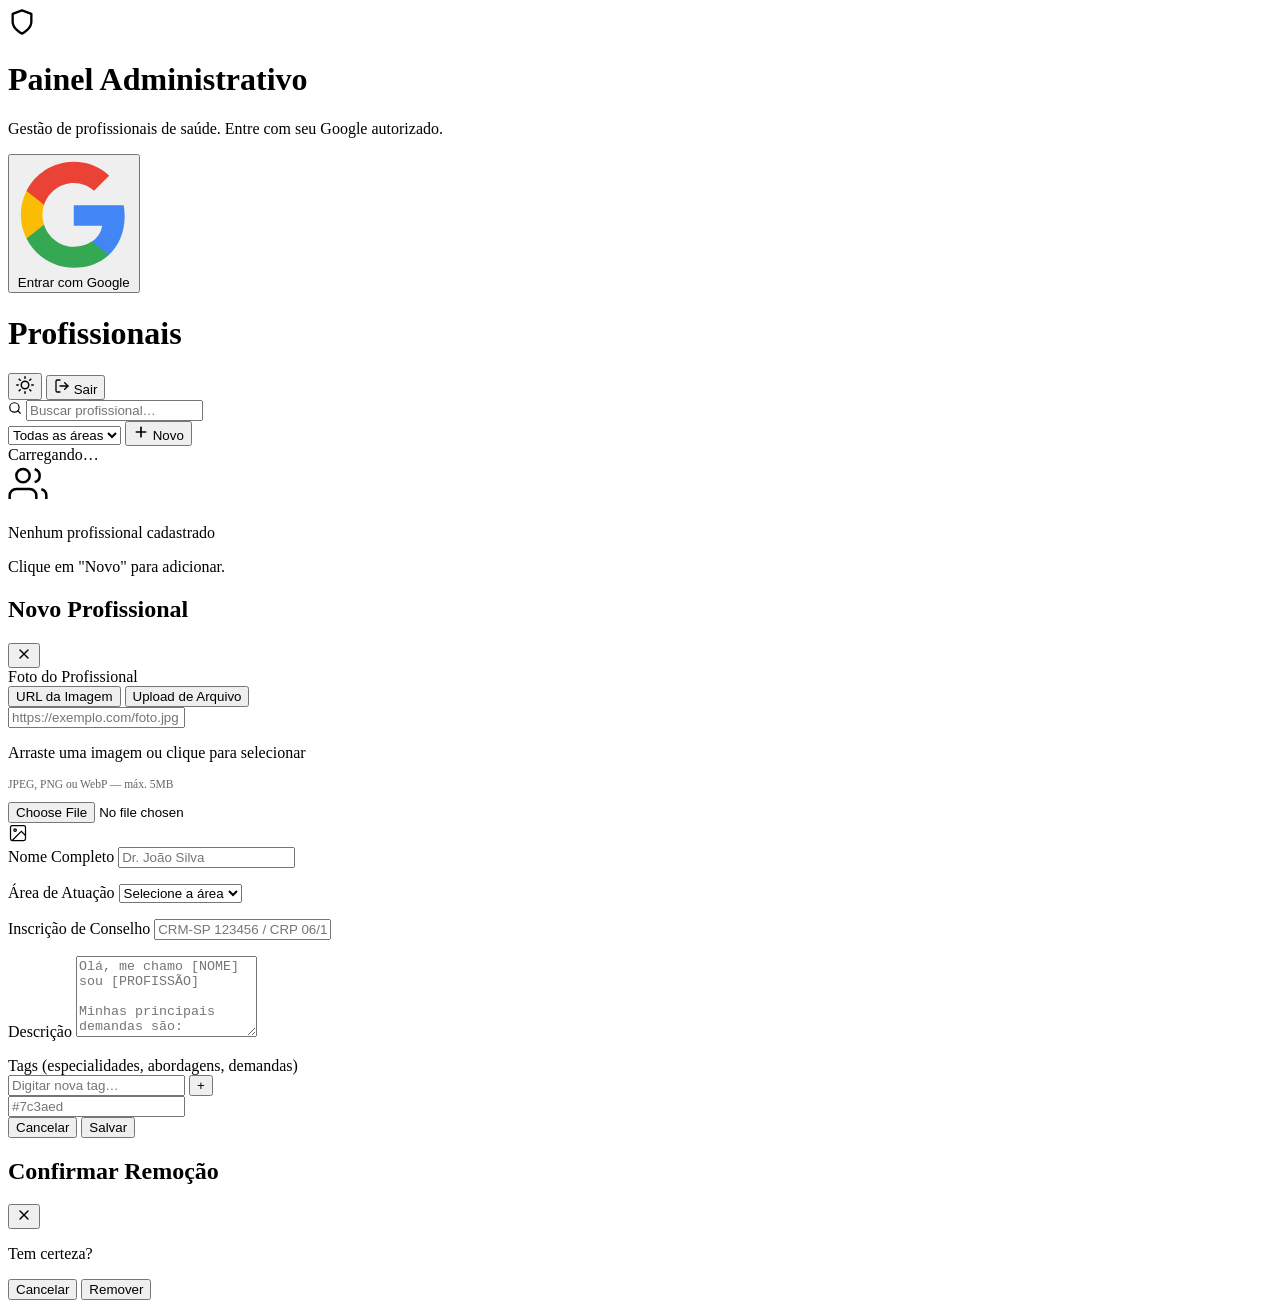
==== admin.html @ 0a7eab85 "Create admin.html" ====
<!DOCTYPE html>
<html lang="pt-BR" data-theme="light">
<head>
  <meta charset="UTF-8">
  <meta name="viewport" content="width=device-width, initial-scale=1.0">
  <meta name="robots" content="noindex, nofollow">
  <title>Painel Admin — Profissionais de Saúde</title>

  <!-- Fonts -->
  <link rel="preconnect" href="https://fonts.googleapis.com">
  <link rel="preconnect" href="https://fonts.gstatic.com" crossorigin>
  <link href="https://fonts.googleapis.com/css2?family=Outfit:wght@400;500;600;700&family=Nunito+Sans:ital,opsz,wght@0,6..12,400;0,6..12,600;1,6..12,400&display=swap" rel="stylesheet">

  <!-- Google Identity Services -->
  <script src="https://accounts.google.com/gsi/client" async defer></script>

  <!-- Styles -->
  <link rel="stylesheet" href="css/common.css">
  <link rel="stylesheet" href="css/admin.css">

  <!-- Favicon -->
  <link rel="icon" href="data:image/svg+xml,<svg xmlns='http://www.w3.org/2000/svg' viewBox='0 0 100 100'><text y='.9em' font-size='90'>⚙️</text></svg>">
</head>
<body>

  <!-- ═══════════════════════════════════════════════════════
       TELA DE LOGIN
       ═══════════════════════════════════════════════════════ -->
  <div id="loginScreen" class="login-screen">
    <div class="login-card">
      <div class="login-icon" aria-hidden="true">
        <svg width="28" height="28" viewBox="0 0 24 24" fill="none" stroke="currentColor" stroke-width="2" stroke-linecap="round" stroke-linejoin="round">
          <path d="M12 22s8-4 8-10V5l-8-3-8 3v7c0 6 8 10 8 10z"/>
        </svg>
      </div>
      <h1 class="login-title">Painel Administrativo</h1>
      <p class="login-subtitle">Gestão de profissionais de saúde. Entre com seu Google autorizado.</p>

      <button id="googleSignInBtn" type="button">
        <svg class="google-icon" viewBox="0 0 24 24" aria-hidden="true">
          <path d="M22.56 12.25c0-.78-.07-1.53-.2-2.25H12v4.26h5.92a5.06 5.06 0 0 1-2.2 3.32v2.77h3.57c2.08-1.92 3.28-4.74 3.28-8.1z" fill="#4285F4"/>
          <path d="M12 23c2.97 0 5.46-.98 7.28-2.66l-3.57-2.77c-.98.66-2.23 1.06-3.71 1.06-2.86 0-5.29-1.93-6.16-4.53H2.18v2.84C3.99 20.53 7.7 23 12 23z" fill="#34A853"/>
          <path d="M5.84 14.09c-.22-.66-.35-1.36-.35-2.09s.13-1.43.35-2.09V7.07H2.18C1.43 8.55 1 10.22 1 12s.43 3.45 1.18 4.93l2.85-2.22.81-.62z" fill="#FBBC05"/>
          <path d="M12 5.38c1.62 0 3.06.56 4.21 1.64l3.15-3.15C17.45 2.09 14.97 1 12 1 7.7 1 3.99 3.47 2.18 7.07l3.66 2.84c.87-2.6 3.3-4.53 6.16-4.53z" fill="#EA4335"/>
        </svg>
        <span class="btn-label">Entrar com Google</span>
        <span class="spinner" style="display:none"></span>
      </button>

      <!-- Container de fallback para botão padrão do Google -->
      <div id="googleBtnContainer" style="display:none; margin-top:0.75rem;"></div>

      <p id="loginError" class="login-error" role="alert"></p>
    </div>
  </div>

  <!-- ═══════════════════════════════════════════════════════
       DASHBOARD (oculto até login)
       ═══════════════════════════════════════════════════════ -->
  <div id="dashboard" class="admin-container hidden">

    <!-- Header -->
    <header class="admin-header">
      <div>
        <h1 class="admin-title">Profissionais</h1>
        <div class="admin-user-info">
          <span class="admin-user-dot"></span>
          <span id="adminEmail"></span>
        </div>
      </div>
      <div class="admin-actions-bar">
        <button id="themeToggle" class="btn btn-icon" title="Alternar tema" aria-label="Alternar entre tema claro e escuro">
          <svg id="iconMoon" width="18" height="18" viewBox="0 0 24 24" fill="none" stroke="currentColor" stroke-width="2" stroke-linecap="round" stroke-linejoin="round" style="display:none">
            <path d="M21 12.79A9 9 0 1 1 11.21 3 7 7 0 0 0 21 12.79z"/>
          </svg>
          <svg id="iconSun" width="18" height="18" viewBox="0 0 24 24" fill="none" stroke="currentColor" stroke-width="2" stroke-linecap="round" stroke-linejoin="round">
            <circle cx="12" cy="12" r="5"/><line x1="12" y1="1" x2="12" y2="3"/><line x1="12" y1="21" x2="12" y2="23"/><line x1="4.22" y1="4.22" x2="5.64" y2="5.64"/><line x1="18.36" y1="18.36" x2="19.78" y2="19.78"/><line x1="1" y1="12" x2="3" y2="12"/><line x1="21" y1="12" x2="23" y2="12"/><line x1="4.22" y1="19.78" x2="5.64" y2="18.36"/><line x1="18.36" y1="5.64" x2="19.78" y2="4.22"/>
          </svg>
        </button>
        <button id="logoutBtn" class="btn btn-secondary btn-sm" title="Sair">
          <svg width="16" height="16" viewBox="0 0 24 24" fill="none" stroke="currentColor" stroke-width="2" stroke-linecap="round" stroke-linejoin="round">
            <path d="M9 21H5a2 2 0 0 1-2-2V5a2 2 0 0 1 2-2h4"/><polyline points="16 17 21 12 16 7"/><line x1="21" y1="12" x2="9" y2="12"/>
          </svg>
          Sair
        </button>
      </div>
    </header>

    <!-- Toolbar -->
    <div class="admin-toolbar">
      <div class="search-wrapper">
        <svg class="search-icon" width="14" height="14" viewBox="0 0 24 24" fill="none" stroke="currentColor" stroke-width="2" stroke-linecap="round" stroke-linejoin="round" aria-hidden="true">
          <circle cx="11" cy="11" r="8"/><line x1="21" y1="21" x2="16.65" y2="16.65"/>
        </svg>
        <input
          id="adminSearch"
          class="search-input"
          type="search"
          placeholder="Buscar profissional…"
          autocomplete="off"
          aria-label="Buscar na lista"
        >
      </div>
      <select id="adminFilterSelect" class="field-select admin-filter-select" aria-label="Filtrar por área">
        <option value="">Todas as áreas</option>
      </select>
      <button id="addProfBtn" class="btn btn-primary btn-sm">
        <svg width="16" height="16" viewBox="0 0 24 24" fill="none" stroke="currentColor" stroke-width="2.5" stroke-linecap="round" stroke-linejoin="round"><line x1="12" y1="5" x2="12" y2="19"/><line x1="5" y1="12" x2="19" y2="12"/></svg>
        Novo
      </button>
    </div>

    <!-- Loading -->
    <div id="adminLoading" class="loading-state hidden">
      <div class="spinner spinner-dark"></div>
      <span>Carregando…</span>
    </div>

    <!-- Empty -->
    <div id="adminEmpty" class="empty-state hidden">
      <div class="empty-icon" aria-hidden="true">
        <svg width="40" height="40" viewBox="0 0 24 24" fill="none" stroke="currentColor" stroke-width="1.5"><path d="M17 21v-2a4 4 0 0 0-4-4H5a4 4 0 0 0-4 4v2"/><circle cx="9" cy="7" r="4"/><path d="M23 21v-2a4 4 0 0 0-3-3.87"/><path d="M16 3.13a4 4 0 0 1 0 7.75"/></svg>
      </div>
      <p class="empty-title">Nenhum profissional cadastrado</p>
      <p class="empty-text">Clique em "Novo" para adicionar.</p>
    </div>

    <!-- Lista -->
    <div id="adminList" class="admin-list">
      <!-- Itens gerados via JS -->
    </div>
  </div>

  <!-- ═══════════════════════════════════════════════════════
       MODAL: FORMULÁRIO DE PROFISSIONAL
       ═══════════════════════════════════════════════════════ -->
  <div id="formModal" class="modal-overlay hidden" role="dialog" aria-modal="true" aria-labelledby="formModalTitle">
    <div class="modal-card">

      <!-- Header do modal -->
      <div class="modal-header">
        <h2 id="formModalTitle" class="modal-title">Novo Profissional</h2>
        <button id="formClose" class="modal-close" aria-label="Fechar">
          <svg width="16" height="16" viewBox="0 0 24 24" fill="none" stroke="currentColor" stroke-width="2" stroke-linecap="round" stroke-linejoin="round"><line x1="18" y1="6" x2="6" y2="18"/><line x1="6" y1="6" x2="18" y2="18"/></svg>
        </button>
      </div>

      <!-- Foto -->
      <div class="photo-upload-section">
        <label class="field-label">Foto do Profissional</label>
        <div class="photo-upload-tabs">
          <button id="photoTabUrl" class="photo-tab active" type="button">URL da Imagem</button>
          <button id="photoTabFile" class="photo-tab" type="button">Upload de Arquivo</button>
        </div>

        <!-- Tab URL -->
        <div id="photoUrlSection">
          <input
            id="photoUrlInput"
            class="field-input"
            type="url"
            placeholder="https://exemplo.com/foto.jpg"
            autocomplete="off"
          >
        </div>

        <!-- Tab File -->
        <div id="photoFileSection" class="hidden">
          <div id="photoDropArea" class="photo-upload-drop" role="button" tabindex="0" aria-label="Clique ou arraste para enviar foto">
            <p>Arraste uma imagem ou <span class="upload-link">clique para selecionar</span></p>
            <p style="font-size:0.72rem; margin-top:0.3rem; opacity:0.6">JPEG, PNG ou WebP — máx. 5MB</p>
          </div>
          <input id="photoFileInput" type="file" accept="image/jpeg,image/png,image/webp" class="sr-only">
        </div>

        <!-- Preview -->
        <div class="photo-preview-area">
          <div id="photoPreview">
            <div class="photo-preview-placeholder">
              <svg width="20" height="20" viewBox="0 0 24 24" fill="none" stroke="currentColor" stroke-width="1.5"><rect x="3" y="3" width="18" height="18" rx="2"/><circle cx="8.5" cy="8.5" r="1.5"/><path d="m21 15-5-5L5 21"/></svg>
            </div>
          </div>
        </div>
      </div>

      <!-- Nome + Área -->
      <div class="form-row">
        <div class="field-group">
          <label for="profNome" class="field-label">Nome Completo</label>
          <input id="profNome" class="field-input" type="text" placeholder="Dr. João Silva" autocomplete="off">
          <p class="field-error"></p>
        </div>
        <div class="field-group">
          <label for="profArea" class="field-label">Área de Atuação</label>
          <select id="profArea" class="field-select">
            <option value="">Selecione a área</option>
          </select>
          <p class="field-error"></p>
        </div>
      </div>

      <!-- Inscrição -->
      <div class="field-group">
        <label for="profInscricao" class="field-label">Inscrição de Conselho</label>
        <input id="profInscricao" class="field-input" type="text" placeholder="CRM-SP 123456 / CRP 06/12345" autocomplete="off">
        <p class="field-error"></p>
      </div>

      <!-- Descrição -->
      <div class="field-group">
        <label for="profDescricao" class="field-label">Descrição</label>
        <textarea id="profDescricao" class="field-textarea" rows="5" placeholder="Olá, me chamo [NOME] sou [PROFISSÃO]&#10;&#10;Minhas principais demandas são:&#10;• Demanda 1&#10;• Demanda 2&#10;&#10;Inscrição no conselho: XXXXX"></textarea>
        <p class="field-error"></p>
      </div>

      <!-- Tags -->
      <div class="tags-editor">
        <label class="field-label">Tags (especialidades, abordagens, demandas)</label>
        <div id="tagsListEdit" class="tags-list-edit">
          <!-- Tags renderizadas via JS -->
        </div>
        <div class="tag-add-row">
          <input id="tagAddInput" class="tag-add-input" type="text" placeholder="Digitar nova tag…" autocomplete="off">
          <button id="tagAddBtn" class="btn btn-secondary btn-sm" type="button">+</button>
        </div>
        <div class="tag-color-picker" id="tagColorPicker">
          <!-- Swatches renderizados via JS -->
        </div>
        <input id="tagColorHex" class="tag-color-hex" type="text" placeholder="#7c3aed" maxlength="7" title="Cor HEX personalizada">
      </div>

      <!-- Ações -->
      <div class="modal-actions">
        <button id="formCancel" class="btn btn-secondary" type="button">Cancelar</button>
        <button id="formSave" class="btn btn-primary" type="button">
          <span class="btn-label">Salvar</span>
          <span class="spinner" style="display:none"></span>
        </button>
      </div>
    </div>
  </div>

  <!-- ═══════════════════════════════════════════════════════
       MODAL: CONFIRMAÇÃO DE EXCLUSÃO
       ═══════════════════════════════════════════════════════ -->
  <div id="confirmModal" class="modal-overlay hidden" role="dialog" aria-modal="true" aria-label="Confirmar exclusão">
    <div class="modal-card" style="max-width: 380px;">
      <div class="modal-header">
        <h2 class="modal-title">Confirmar Remoção</h2>
        <button class="modal-close" onclick="this.closest('.modal-overlay').classList.add('hidden');document.body.style.overflow=''" aria-label="Fechar">
          <svg width="16" height="16" viewBox="0 0 24 24" fill="none" stroke="currentColor" stroke-width="2" stroke-linecap="round" stroke-linejoin="round"><line x1="18" y1="6" x2="6" y2="18"/><line x1="6" y1="6" x2="18" y2="18"/></svg>
        </button>
      </div>
      <p id="confirmText" class="confirm-text">Tem certeza?</p>
      <div class="modal-actions">
        <button id="confirmCancel" class="btn btn-secondary" type="button">Cancelar</button>
        <button id="confirmOk" class="btn btn-danger" type="button">Remover</button>
      </div>
    </div>
  </div>

  <!-- Scripts -->
  <script src="js/config.js"></script>
  <script src="js/api.js"></script>
  <script src="js/admin.js"></script>

</body>
</html>
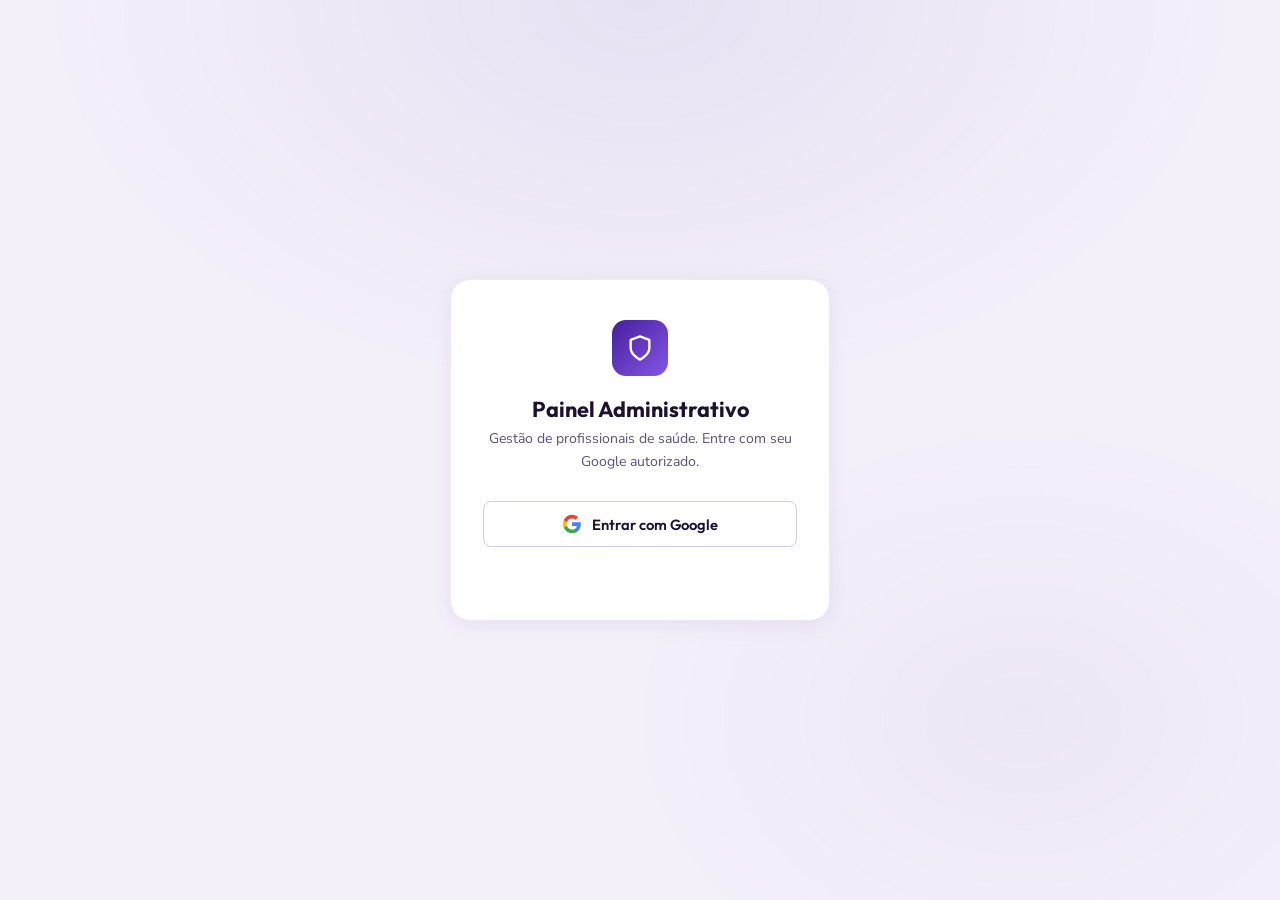
==== commit 7fe8b868: "Update admin.html" ====
--- a/admin.html
+++ b/admin.html
@@ -216,6 +216,7 @@
       <!-- Tags -->
       <div class="tags-editor">
         <label class="field-label">Tags (especialidades, abordagens, demandas)</label>
+        <p class="field-hint">Arraste para reordenar · Duplo clique para editar</p>
         <div id="tagsListEdit" class="tags-list-edit">
           <!-- Tags renderizadas via JS -->
         </div>
@@ -227,6 +228,33 @@
           <!-- Swatches renderizados via JS -->
         </div>
         <input id="tagColorHex" class="tag-color-hex" type="text" placeholder="#7c3aed" maxlength="7" title="Cor HEX personalizada">
+      </div>
+
+      <!-- Tags Invisíveis -->
+      <div class="tags-editor tags-invisiveis-editor">
+        <label class="field-label">Tags Invisíveis (termos de busca ocultos)</label>
+        <p class="field-hint">Não aparecem no perfil público. Servem apenas para localizar o profissional na busca.</p>
+        <div id="tagsInvisiveisListEdit" class="tags-list-edit">
+          <!-- Tags invisíveis renderizadas via JS -->
+        </div>
+        <div class="tag-add-row">
+          <input id="tagInvisivelAddInput" class="tag-add-input" type="text" placeholder="Ex: Responsável técnico, Plantão…" autocomplete="off">
+          <button id="tagInvisivelAddBtn" class="btn btn-secondary btn-sm" type="button">+</button>
+        </div>
+      </div>
+
+      <!-- Indisponível -->
+      <div class="field-group field-group-toggle">
+        <label class="toggle-label" for="profIndisponivel">
+          <span class="toggle-switch">
+            <input id="profIndisponivel" type="checkbox">
+            <span class="toggle-slider"></span>
+          </span>
+          <span class="toggle-text">
+            <span class="toggle-title">Temporariamente indisponível para agendamento</span>
+            <span class="toggle-desc">Quando ativo, o profissional aparece com destaque vermelho no site público.</span>
+          </span>
+        </label>
       </div>
 
       <!-- Ações -->
--- a/css/common.css
+++ b/css/common.css
@@ -0,0 +1,421 @@
+/* ═══════════════════════════════════════════════════════════
+   Saúde Profissionais — CSS Compartilhado
+   Paleta e tipografia consistentes com o design system existente.
+   Acento principal: #491e9c
+   ═══════════════════════════════════════════════════════════ */
+
+/* ─── Reset ────────────────────────────────────────────── */
+
+*, *::before, *::after {
+  box-sizing: border-box;
+  margin: 0;
+  padding: 0;
+}
+
+/* ─── Variáveis — Tema Claro (padrão para app público de saúde) ─── */
+
+:root {
+  --color-bg:            #f4f0fa;
+  --color-surface:       #ffffff;
+  --color-surface-2:     #f0ecf7;
+  --color-surface-hover: #ebe5f5;
+  --color-border:        rgba(73, 30, 156, 0.10);
+  --color-border-hover:  rgba(73, 30, 156, 0.25);
+  --color-primary:       #491e9c;
+  --color-primary-rgb:   73, 30, 156;
+  --color-primary-soft:  #5c2fc4;
+  --color-primary-glow:  rgba(73, 30, 156, 0.06);
+  --color-accent:        #8257e6;
+  --color-text:          #1c1230;
+  --color-text-muted:    #5e5077;
+  --color-text-dim:      #8a7da3;
+  --color-danger:        #e54560;
+  --color-danger-soft:   rgba(229, 69, 96, 0.08);
+  --color-success:       #059669;
+  --color-success-soft:  rgba(5, 150, 105, 0.08);
+  --color-warning:       #d97706;
+  --color-input-bg:      #f8f5ff;
+  --color-input-border:  #d4cce6;
+  --color-input-focus:   #491e9c;
+  --shadow-xs:           0 1px 2px rgba(73, 30, 156, 0.04);
+  --shadow-sm:           0 1px 3px rgba(73, 30, 156, 0.06);
+  --shadow-md:           0 4px 20px rgba(73, 30, 156, 0.08);
+  --shadow-lg:           0 8px 40px rgba(73, 30, 156, 0.10);
+  --radius-xs:           6px;
+  --radius-sm:           8px;
+  --radius-md:           14px;
+  --radius-lg:           20px;
+  --radius-full:         9999px;
+  --font-display:        'Outfit', sans-serif;
+  --font-body:           'Nunito Sans', sans-serif;
+  --transition-fast:     0.15s ease;
+  --transition-normal:   0.25s ease;
+  --transition-slow:     0.35s ease;
+}
+
+/* ─── Tema Escuro ──────────────────────────────────────── */
+
+[data-theme="dark"] {
+  --color-bg:            #090710;
+  --color-surface:       #13101f;
+  --color-surface-2:     #1a1528;
+  --color-surface-hover: #221c34;
+  --color-border:        rgba(73, 30, 156, 0.2);
+  --color-border-hover:  rgba(73, 30, 156, 0.45);
+  --color-primary-glow:  rgba(73, 30, 156, 0.15);
+  --color-text:          #e4ddf1;
+  --color-text-muted:    #9688b0;
+  --color-text-dim:      #6e5f8a;
+  --color-danger-soft:   rgba(229, 69, 96, 0.12);
+  --color-success-soft:  rgba(5, 150, 105, 0.12);
+  --color-input-bg:      #0f0c1a;
+  --color-input-border:  #2a2240;
+  --shadow-sm:           0 1px 3px rgba(0,0,0,0.4);
+  --shadow-md:           0 4px 16px rgba(0,0,0,0.5);
+  --shadow-lg:           0 8px 40px rgba(0,0,0,0.6);
+}
+
+/* ─── Base ─────────────────────────────────────────────── */
+
+html {
+  font-size: 16px;
+  -webkit-font-smoothing: antialiased;
+  -moz-osx-font-smoothing: grayscale;
+  scroll-behavior: smooth;
+}
+
+body {
+  font-family: var(--font-body);
+  background: var(--color-bg);
+  color: var(--color-text);
+  min-height: 100vh;
+  line-height: 1.6;
+  transition: background var(--transition-slow), color var(--transition-slow);
+}
+
+body::before {
+  content: '';
+  position: fixed;
+  inset: 0;
+  background:
+    radial-gradient(ellipse 600px 400px at 50% 0%, rgba(var(--color-primary-rgb), 0.07), transparent),
+    radial-gradient(ellipse 400px 300px at 80% 80%, rgba(var(--color-primary-rgb), 0.04), transparent);
+  pointer-events: none;
+  z-index: 0;
+}
+
+a {
+  color: var(--color-accent);
+  text-decoration: none;
+}
+
+a:hover {
+  text-decoration: underline;
+}
+
+/* ─── Tipografia ───────────────────────────────────────── */
+
+h1, h2, h3, h4 {
+  font-family: var(--font-display);
+  font-weight: 700;
+  line-height: 1.25;
+}
+
+/* ─── Botões ───────────────────────────────────────────── */
+
+.btn {
+  display: inline-flex;
+  align-items: center;
+  justify-content: center;
+  gap: 0.4rem;
+  font-family: var(--font-display);
+  font-weight: 600;
+  font-size: 0.9rem;
+  border: none;
+  border-radius: var(--radius-sm);
+  cursor: pointer;
+  transition: all var(--transition-fast);
+  text-decoration: none;
+  line-height: 1;
+  padding: 0.65rem 1.2rem;
+  -webkit-user-select: none;
+  user-select: none;
+}
+
+.btn:disabled {
+  opacity: 0.5;
+  cursor: not-allowed;
+}
+
+.btn-primary {
+  background: linear-gradient(135deg, var(--color-primary), var(--color-primary-soft));
+  color: #fff;
+  box-shadow: 0 2px 12px rgba(var(--color-primary-rgb), 0.25);
+}
+
+.btn-primary:hover:not(:disabled) {
+  transform: translateY(-1px);
+  box-shadow: 0 4px 16px rgba(var(--color-primary-rgb), 0.35);
+}
+
+.btn-secondary {
+  background: var(--color-surface-2);
+  color: var(--color-text);
+  border: 1px solid var(--color-border);
+}
+
+.btn-secondary:hover:not(:disabled) {
+  background: var(--color-surface-hover);
+  border-color: var(--color-border-hover);
+}
+
+.btn-danger {
+  background: var(--color-danger);
+  color: #fff;
+}
+
+.btn-danger:hover:not(:disabled) {
+  opacity: 0.9;
+}
+
+.btn-sm {
+  font-size: 0.82rem;
+  padding: 0.45rem 0.85rem;
+}
+
+.btn-icon {
+  width: 36px;
+  height: 36px;
+  padding: 0;
+  border-radius: var(--radius-full);
+}
+
+/* ─── Campos de formulário ─────────────────────────────── */
+
+.field-group {
+  margin-bottom: 1.15rem;
+}
+
+.field-label {
+  display: block;
+  font-family: var(--font-display);
+  font-size: 0.85rem;
+  font-weight: 600;
+  color: var(--color-text);
+  margin-bottom: 0.35rem;
+}
+
+.field-input,
+.field-select,
+.field-textarea {
+  width: 100%;
+  padding: 0.65rem 0.85rem;
+  font-family: var(--font-body);
+  font-size: 0.92rem;
+  color: var(--color-text);
+  background: var(--color-input-bg);
+  border: 1.5px solid var(--color-input-border);
+  border-radius: var(--radius-sm);
+  outline: none;
+  transition: border-color var(--transition-fast), box-shadow var(--transition-fast);
+}
+
+.field-input::placeholder,
+.field-textarea::placeholder {
+  color: var(--color-text-dim);
+  opacity: 0.6;
+}
+
+.field-input:focus,
+.field-select:focus,
+.field-textarea:focus {
+  border-color: var(--color-input-focus);
+  box-shadow: 0 0 0 3px rgba(var(--color-primary-rgb), 0.12);
+}
+
+.field-select {
+  appearance: none;
+  background-image: url("data:image/svg+xml,%3Csvg xmlns='http://www.w3.org/2000/svg' width='12' height='12' viewBox='0 0 24 24' fill='none' stroke='%238a7da3' stroke-width='2' stroke-linecap='round' stroke-linejoin='round'%3E%3Cpolyline points='6 9 12 15 18 9'%3E%3C/polyline%3E%3C/svg%3E");
+  background-repeat: no-repeat;
+  background-position: right 0.75rem center;
+  padding-right: 2.2rem;
+}
+
+.field-textarea {
+  resize: vertical;
+  min-height: 100px;
+  line-height: 1.55;
+}
+
+.field-error {
+  font-size: 0.78rem;
+  color: var(--color-danger);
+  margin-top: 0.25rem;
+}
+
+/* ─── Toast ────────────────────────────────────────────── */
+
+.toast {
+  position: fixed;
+  bottom: 1.5rem;
+  left: 50%;
+  transform: translateX(-50%) translateY(80px);
+  background: var(--color-surface);
+  color: var(--color-text);
+  border: 1px solid var(--color-border);
+  border-radius: var(--radius-sm);
+  padding: 0.65rem 1.2rem;
+  font-size: 0.85rem;
+  font-family: var(--font-body);
+  box-shadow: var(--shadow-md);
+  z-index: 9999;
+  opacity: 0;
+  transition: transform var(--transition-slow), opacity var(--transition-slow);
+  max-width: 90%;
+  text-align: center;
+  pointer-events: none;
+}
+
+.toast.show {
+  opacity: 1;
+  transform: translateX(-50%) translateY(0);
+  pointer-events: auto;
+}
+
+.toast-success {
+  border-color: var(--color-success);
+  color: var(--color-success);
+}
+
+.toast-error {
+  border-color: var(--color-danger);
+  color: var(--color-danger);
+}
+
+/* ─── Modal Overlay ────────────────────────────────────── */
+
+.modal-overlay {
+  position: fixed;
+  inset: 0;
+  background: rgba(0, 0, 0, 0.5);
+  backdrop-filter: blur(6px);
+  -webkit-backdrop-filter: blur(6px);
+  display: flex;
+  align-items: center;
+  justify-content: center;
+  z-index: 1000;
+  padding: 1rem;
+  animation: fadeIn 0.2s ease;
+}
+
+.modal-overlay.hidden {
+  display: none;
+}
+
+.modal-card {
+  background: var(--color-surface);
+  border: 1px solid var(--color-border);
+  border-radius: var(--radius-lg);
+  padding: 1.75rem 1.5rem;
+  max-width: 480px;
+  width: 100%;
+  max-height: 90vh;
+  overflow-y: auto;
+  box-shadow: var(--shadow-lg);
+  animation: scaleIn 0.25s ease;
+}
+
+.modal-header {
+  display: flex;
+  align-items: center;
+  justify-content: space-between;
+  margin-bottom: 1.25rem;
+}
+
+.modal-title {
+  font-family: var(--font-display);
+  font-size: 1.15rem;
+  font-weight: 700;
+}
+
+.modal-close {
+  width: 32px;
+  height: 32px;
+  display: flex;
+  align-items: center;
+  justify-content: center;
+  border: none;
+  background: var(--color-surface-2);
+  border-radius: var(--radius-full);
+  color: var(--color-text-muted);
+  cursor: pointer;
+  transition: all var(--transition-fast);
+  flex-shrink: 0;
+}
+
+.modal-close:hover {
+  background: var(--color-surface-hover);
+  color: var(--color-text);
+}
+
+.modal-actions {
+  display: flex;
+  gap: 0.6rem;
+  justify-content: flex-end;
+  margin-top: 1.25rem;
+}
+
+/* ─── Spinner ──────────────────────────────────────────── */
+
+.spinner {
+  display: inline-block;
+  width: 16px;
+  height: 16px;
+  border: 2px solid rgba(255,255,255,0.3);
+  border-top-color: #fff;
+  border-radius: 50%;
+  animation: spin 0.6s linear infinite;
+}
+
+.spinner-dark {
+  border-color: rgba(var(--color-primary-rgb), 0.2);
+  border-top-color: var(--color-primary);
+}
+
+/* ─── Keyframes ────────────────────────────────────────── */
+
+@keyframes fadeIn {
+  from { opacity: 0; }
+  to   { opacity: 1; }
+}
+
+@keyframes scaleIn {
+  from { opacity: 0; transform: scale(0.92); }
+  to   { opacity: 1; transform: scale(1); }
+}
+
+@keyframes spin {
+  to { transform: rotate(360deg); }
+}
+
+@keyframes fadeSlideUp {
+  from { opacity: 0; transform: translateY(12px); }
+  to   { opacity: 1; transform: translateY(0); }
+}
+
+/* ─── Utilitários ──────────────────────────────────────── */
+
+.sr-only {
+  position: absolute;
+  width: 1px;
+  height: 1px;
+  padding: 0;
+  margin: -1px;
+  overflow: hidden;
+  clip: rect(0, 0, 0, 0);
+  border: 0;
+}
+
+.hidden {
+  display: none !important;
+}
--- a/css/admin.css
+++ b/css/admin.css
@@ -0,0 +1,764 @@
+/* ═══════════════════════════════════════════════════════════
+   Painel Administrativo — Profissionais de Saúde
+   ═══════════════════════════════════════════════════════════ */
+
+/* ─── Layout ───────────────────────────────────────────── */
+
+.admin-container {
+  position: relative;
+  z-index: 1;
+  max-width: 800px;
+  margin: 0 auto;
+  padding: 1.5rem 1rem 3rem;
+}
+
+/* ─── Tela de Login ────────────────────────────────────── */
+
+.login-screen {
+  display: flex;
+  align-items: center;
+  justify-content: center;
+  min-height: 100vh;
+  padding: 1rem;
+}
+
+.login-card {
+  background: var(--color-surface);
+  border: 1px solid var(--color-border);
+  border-radius: var(--radius-lg);
+  padding: 2.5rem 2rem;
+  max-width: 380px;
+  width: 100%;
+  text-align: center;
+  box-shadow: var(--shadow-md);
+  animation: fadeSlideUp 0.5s ease both;
+}
+
+.login-icon {
+  width: 56px;
+  height: 56px;
+  background: linear-gradient(135deg, var(--color-primary), var(--color-accent));
+  border-radius: var(--radius-md);
+  display: flex;
+  align-items: center;
+  justify-content: center;
+  margin: 0 auto 1.25rem;
+  color: #fff;
+}
+
+.login-title {
+  font-family: var(--font-display);
+  font-size: 1.35rem;
+  font-weight: 700;
+  margin-bottom: 0.35rem;
+}
+
+.login-subtitle {
+  font-size: 0.88rem;
+  color: var(--color-text-muted);
+  margin-bottom: 1.75rem;
+}
+
+.login-error {
+  font-size: 0.82rem;
+  color: var(--color-danger);
+  margin-top: 0.85rem;
+  min-height: 1.2rem;
+}
+
+#googleSignInBtn {
+  display: flex;
+  align-items: center;
+  justify-content: center;
+  gap: 0.6rem;
+  width: 100%;
+  padding: 0.75rem 1.25rem;
+  font-family: var(--font-display);
+  font-size: 0.92rem;
+  font-weight: 600;
+  border: 1.5px solid var(--color-input-border);
+  border-radius: var(--radius-sm);
+  background: var(--color-surface);
+  color: var(--color-text);
+  cursor: pointer;
+  transition: all var(--transition-fast);
+}
+
+#googleSignInBtn:hover {
+  border-color: var(--color-border-hover);
+  background: var(--color-surface-2);
+}
+
+#googleSignInBtn:disabled {
+  opacity: 0.5;
+  cursor: not-allowed;
+}
+
+.google-icon {
+  width: 20px;
+  height: 20px;
+  flex-shrink: 0;
+}
+
+/* ─── Header Admin ─────────────────────────────────────── */
+
+.admin-header {
+  display: flex;
+  align-items: center;
+  justify-content: space-between;
+  margin-bottom: 1.5rem;
+  padding-bottom: 1rem;
+  border-bottom: 1px solid var(--color-border);
+}
+
+.admin-user-info {
+  display: flex;
+  align-items: center;
+  gap: 0.5rem;
+  font-size: 0.82rem;
+  color: var(--color-text-muted);
+}
+
+.admin-user-dot {
+  width: 8px;
+  height: 8px;
+  background: var(--color-success);
+  border-radius: 50%;
+  flex-shrink: 0;
+}
+
+.admin-title {
+  font-family: var(--font-display);
+  font-size: 1.25rem;
+  font-weight: 700;
+}
+
+.admin-actions-bar {
+  display: flex;
+  align-items: center;
+  gap: 0.6rem;
+}
+
+/* ─── Toolbar ──────────────────────────────────────────── */
+
+.admin-toolbar {
+  display: flex;
+  align-items: center;
+  gap: 0.75rem;
+  margin-bottom: 1.25rem;
+  flex-wrap: wrap;
+}
+
+.admin-toolbar .search-wrapper {
+  flex: 1;
+  min-width: 180px;
+}
+
+.admin-toolbar .search-input {
+  border-radius: var(--radius-sm);
+  padding-left: 2.3rem;
+  font-size: 0.85rem;
+}
+
+.admin-filter-select {
+  padding: 0.55rem 2rem 0.55rem 0.75rem;
+  font-size: 0.85rem;
+  min-width: 140px;
+}
+
+/* ─── Lista de Profissionais (Admin) ───────────────────── */
+
+.admin-list {
+  display: flex;
+  flex-direction: column;
+  gap: 0.6rem;
+}
+
+.admin-item {
+  display: flex;
+  align-items: center;
+  gap: 0.85rem;
+  background: var(--color-surface);
+  border: 1px solid var(--color-border);
+  border-radius: var(--radius-md);
+  padding: 0.85rem 1rem;
+  transition: all var(--transition-fast);
+  animation: fadeSlideUp 0.3s ease both;
+}
+
+.admin-item:hover {
+  border-color: var(--color-border-hover);
+  box-shadow: var(--shadow-sm);
+}
+
+.admin-item-photo {
+  width: 44px;
+  height: 44px;
+  border-radius: 50%;
+  object-fit: cover;
+  background: var(--color-surface-2);
+  flex-shrink: 0;
+}
+
+.admin-item-photo-placeholder {
+  width: 44px;
+  height: 44px;
+  border-radius: 50%;
+  background: var(--color-surface-2);
+  display: flex;
+  align-items: center;
+  justify-content: center;
+  color: var(--color-text-dim);
+  font-family: var(--font-display);
+  font-size: 1rem;
+  font-weight: 700;
+  flex-shrink: 0;
+}
+
+.admin-item-info {
+  flex: 1;
+  min-width: 0;
+}
+
+.admin-item-name {
+  font-family: var(--font-display);
+  font-weight: 600;
+  font-size: 0.92rem;
+  color: var(--color-text);
+  white-space: nowrap;
+  overflow: hidden;
+  text-overflow: ellipsis;
+}
+
+.admin-item-meta {
+  font-size: 0.78rem;
+  color: var(--color-text-muted);
+  display: flex;
+  align-items: center;
+  gap: 0.4rem;
+}
+
+.admin-item-area-dot {
+  width: 6px;
+  height: 6px;
+  border-radius: 50%;
+  flex-shrink: 0;
+}
+
+.admin-item-status {
+  font-size: 0.68rem;
+  font-weight: 600;
+  text-transform: uppercase;
+  letter-spacing: 0.03em;
+  padding: 0.12rem 0.4rem;
+  border-radius: var(--radius-full);
+}
+
+.status-ativo {
+  background: var(--color-success-soft);
+  color: var(--color-success);
+}
+
+.status-inativo {
+  background: var(--color-danger-soft);
+  color: var(--color-danger);
+}
+
+.admin-item-actions {
+  display: flex;
+  gap: 0.35rem;
+  flex-shrink: 0;
+}
+
+.admin-item-actions .btn-icon {
+  width: 32px;
+  height: 32px;
+  color: var(--color-text-muted);
+  background: var(--color-surface-2);
+  border: none;
+}
+
+.admin-item-actions .btn-icon:hover {
+  background: var(--color-surface-hover);
+  color: var(--color-text);
+}
+
+.admin-item-actions .btn-icon.btn-delete:hover {
+  color: var(--color-danger);
+}
+
+/* ─── Formulário dentro do Modal ───────────────────────── */
+
+.form-row {
+  display: flex;
+  gap: 0.75rem;
+}
+
+.form-row > .field-group {
+  flex: 1;
+}
+
+/* ─── Upload de Foto ───────────────────────────────────── */
+
+.photo-upload-section {
+  margin-bottom: 1.15rem;
+}
+
+.photo-upload-tabs {
+  display: flex;
+  gap: 0;
+  margin-bottom: 0.75rem;
+  background: var(--color-surface-2);
+  border-radius: var(--radius-xs);
+  padding: 2px;
+}
+
+.photo-tab {
+  flex: 1;
+  padding: 0.4rem 0.5rem;
+  font-family: var(--font-display);
+  font-size: 0.78rem;
+  font-weight: 600;
+  border: none;
+  border-radius: 4px;
+  background: transparent;
+  color: var(--color-text-muted);
+  cursor: pointer;
+  transition: all var(--transition-fast);
+}
+
+.photo-tab.active {
+  background: var(--color-surface);
+  color: var(--color-text);
+  box-shadow: var(--shadow-xs);
+}
+
+.photo-preview-area {
+  display: flex;
+  align-items: center;
+  gap: 0.85rem;
+  margin-top: 0.75rem;
+}
+
+.photo-preview-img {
+  width: 56px;
+  height: 56px;
+  border-radius: 50%;
+  object-fit: cover;
+  border: 2px solid var(--color-surface-2);
+  background: var(--color-surface-2);
+}
+
+.photo-preview-placeholder {
+  width: 56px;
+  height: 56px;
+  border-radius: 50%;
+  background: var(--color-surface-2);
+  display: flex;
+  align-items: center;
+  justify-content: center;
+  color: var(--color-text-dim);
+  font-size: 0.75rem;
+  flex-shrink: 0;
+}
+
+.photo-upload-drop {
+  flex: 1;
+  padding: 0.85rem;
+  border: 2px dashed var(--color-input-border);
+  border-radius: var(--radius-sm);
+  text-align: center;
+  cursor: pointer;
+  transition: all var(--transition-fast);
+}
+
+.photo-upload-drop:hover,
+.photo-upload-drop.dragover {
+  border-color: var(--color-primary);
+  background: rgba(var(--color-primary-rgb), 0.03);
+}
+
+.photo-upload-drop p {
+  font-size: 0.78rem;
+  color: var(--color-text-muted);
+  margin: 0;
+}
+
+.photo-upload-drop .upload-link {
+  color: var(--color-accent);
+  font-weight: 600;
+  cursor: pointer;
+}
+
+/* ─── Tags Editor ──────────────────────────────────────── */
+
+.tags-editor {
+  margin-bottom: 1.15rem;
+}
+
+.field-hint {
+  font-size: 0.72rem;
+  color: var(--color-text-dim);
+  margin-bottom: 0.5rem;
+  line-height: 1.4;
+}
+
+.tags-list-edit {
+  display: flex;
+  flex-wrap: wrap;
+  gap: 0.3rem;
+  margin-bottom: 0.65rem;
+  min-height: 28px;
+}
+
+.tag-edit-item {
+  display: inline-flex;
+  align-items: center;
+  gap: 0.3rem;
+  font-family: var(--font-display);
+  font-size: 0.72rem;
+  font-weight: 600;
+  padding: 0.18rem 0.5rem;
+  border-radius: var(--radius-full);
+  line-height: 1.3;
+  cursor: grab;
+  transition: opacity var(--transition-fast), transform var(--transition-fast), box-shadow var(--transition-fast);
+  user-select: none;
+  -webkit-user-select: none;
+  position: relative;
+}
+
+.tag-edit-item:active {
+  cursor: grabbing;
+}
+
+.tag-edit-item.tag-dragging {
+  opacity: 0.4;
+  transform: scale(0.95);
+}
+
+.tag-edit-item.tag-drag-over {
+  box-shadow: -2px 0 0 0 var(--color-primary);
+}
+
+.tag-edit-text {
+  pointer-events: none;
+}
+
+/* ─── Edição Inline de Tag ────────────────────────────── */
+
+.tag-inline-edit {
+  display: inline-flex;
+  align-items: center;
+  gap: 0.3rem;
+}
+
+.tag-inline-input {
+  width: 100px;
+  min-width: 60px;
+  max-width: 180px;
+  padding: 0 0.25rem;
+  font-family: var(--font-display);
+  font-size: 0.72rem;
+  font-weight: 600;
+  color: inherit;
+  background: transparent;
+  border: none;
+  border-bottom: 1.5px solid currentColor;
+  outline: none;
+  border-radius: 0;
+}
+
+.tag-inline-color {
+  width: 14px;
+  height: 14px;
+  border-radius: 50%;
+  border: 1.5px solid rgba(255, 255, 255, 0.5);
+  cursor: pointer;
+  flex-shrink: 0;
+  padding: 0;
+  transition: transform var(--transition-fast);
+}
+
+.tag-inline-color:hover {
+  transform: scale(1.2);
+}
+
+.tag-inline-picker {
+  position: absolute;
+  top: calc(100% + 4px);
+  left: 0;
+  display: flex;
+  flex-wrap: wrap;
+  gap: 3px;
+  padding: 6px;
+  background: var(--color-surface);
+  border: 1px solid var(--color-border);
+  border-radius: var(--radius-sm);
+  box-shadow: var(--shadow-md);
+  z-index: 10;
+  max-width: 170px;
+  animation: fadeSlideUp 0.15s ease;
+}
+
+.tag-inline-swatch {
+  width: 18px;
+  height: 18px;
+  border-radius: 50%;
+  border: 1.5px solid transparent;
+  cursor: pointer;
+  padding: 0;
+  transition: transform var(--transition-fast), border-color var(--transition-fast);
+}
+
+.tag-inline-swatch:hover {
+  transform: scale(1.2);
+  border-color: var(--color-text);
+}
+
+/* ─── Tags Invisíveis ─────────────────────────────────── */
+
+.tags-invisiveis-editor {
+  border-top: 1px dashed var(--color-border);
+  padding-top: 1rem;
+}
+
+.tag-invisible-item {
+  background: var(--color-surface-2) !important;
+  color: var(--color-text-muted) !important;
+  border: 1px dashed var(--color-border);
+  cursor: default;
+}
+
+.tag-invisible-item .tag-edit-text {
+  font-style: italic;
+}
+
+.tag-remove-btn {
+  width: 14px;
+  height: 14px;
+  border: none;
+  background: rgba(0, 0, 0, 0.15);
+  border-radius: 50%;
+  display: flex;
+  align-items: center;
+  justify-content: center;
+  cursor: pointer;
+  font-size: 0.6rem;
+  color: inherit;
+  line-height: 1;
+  padding: 0;
+  opacity: 0.7;
+}
+
+.tag-remove-btn:hover {
+  opacity: 1;
+  background: rgba(0, 0, 0, 0.25);
+}
+
+.tag-add-row {
+  display: flex;
+  gap: 0.4rem;
+  align-items: center;
+}
+
+.tag-add-input {
+  flex: 1;
+  padding: 0.4rem 0.65rem;
+  font-size: 0.82rem;
+  font-family: var(--font-body);
+  border: 1.5px solid var(--color-input-border);
+  border-radius: var(--radius-xs);
+  background: var(--color-input-bg);
+  color: var(--color-text);
+  outline: none;
+}
+
+.tag-add-input:focus {
+  border-color: var(--color-input-focus);
+}
+
+.tag-color-picker {
+  display: flex;
+  align-items: center;
+  gap: 0.35rem;
+  flex-wrap: wrap;
+  margin-top: 0.5rem;
+}
+
+.tag-color-swatch {
+  width: 22px;
+  height: 22px;
+  border-radius: 50%;
+  border: 2px solid transparent;
+  cursor: pointer;
+  transition: all var(--transition-fast);
+}
+
+.tag-color-swatch:hover,
+.tag-color-swatch.selected {
+  border-color: var(--color-text);
+  transform: scale(1.15);
+}
+
+.tag-color-hex {
+  width: 70px;
+  padding: 0.25rem 0.4rem;
+  font-size: 0.75rem;
+  font-family: monospace;
+  border: 1.5px solid var(--color-input-border);
+  border-radius: var(--radius-xs);
+  background: var(--color-input-bg);
+  color: var(--color-text);
+  outline: none;
+}
+
+.tag-color-hex:focus {
+  border-color: var(--color-input-focus);
+}
+
+/* ─── Toggle Switch (Indisponível) ────────────────────── */
+
+.field-group-toggle {
+  margin-bottom: 0.5rem;
+}
+
+.toggle-label {
+  display: flex;
+  align-items: flex-start;
+  gap: 0.75rem;
+  cursor: pointer;
+  padding: 0.75rem 0.85rem;
+  border: 1px solid var(--color-border);
+  border-radius: var(--radius-sm);
+  background: var(--color-input-bg);
+  transition: border-color var(--transition-fast);
+}
+
+.toggle-label:hover {
+  border-color: var(--color-border-hover);
+}
+
+.toggle-switch {
+  position: relative;
+  flex-shrink: 0;
+  width: 40px;
+  height: 22px;
+  margin-top: 1px;
+}
+
+.toggle-switch input {
+  opacity: 0;
+  width: 0;
+  height: 0;
+  position: absolute;
+}
+
+.toggle-slider {
+  position: absolute;
+  inset: 0;
+  background: var(--color-surface-2);
+  border: 1.5px solid var(--color-input-border);
+  border-radius: var(--radius-full);
+  transition: all var(--transition-fast);
+  cursor: pointer;
+}
+
+.toggle-slider::before {
+  content: '';
+  position: absolute;
+  width: 16px;
+  height: 16px;
+  left: 2px;
+  top: 50%;
+  transform: translateY(-50%);
+  background: var(--color-text-dim);
+  border-radius: 50%;
+  transition: all var(--transition-fast);
+}
+
+.toggle-switch input:checked + .toggle-slider {
+  background: rgba(220, 38, 38, 0.1);
+  border-color: #dc2626;
+}
+
+.toggle-switch input:checked + .toggle-slider::before {
+  transform: translateY(-50%) translateX(18px);
+  background: #dc2626;
+}
+
+.toggle-text {
+  display: flex;
+  flex-direction: column;
+  gap: 0.15rem;
+}
+
+.toggle-title {
+  font-family: var(--font-display);
+  font-size: 0.85rem;
+  font-weight: 600;
+  color: var(--color-text);
+}
+
+.toggle-desc {
+  font-size: 0.72rem;
+  color: var(--color-text-dim);
+  line-height: 1.4;
+}
+
+/* ─── Status Indisponível no Admin List ───────────────── */
+
+.status-indisponivel {
+  background: rgba(220, 38, 38, 0.08);
+  color: #dc2626;
+}
+
+[data-theme="dark"] .status-indisponivel {
+  background: rgba(248, 113, 113, 0.1);
+  color: #f87171;
+}
+
+/* ─── Confirm Modal ────────────────────────────────────── */
+
+.confirm-text {
+  font-size: 0.88rem;
+  color: var(--color-text-muted);
+  line-height: 1.55;
+  margin-bottom: 1rem;
+}
+
+/* ─── Responsivo ───────────────────────────────────────── */
+
+@media (max-width: 479px) {
+  .admin-container {
+    padding: 1rem 0.85rem 2.5rem;
+  }
+
+  .admin-header {
+    flex-direction: column;
+    gap: 0.75rem;
+    align-items: flex-start;
+  }
+
+  .admin-toolbar {
+    flex-direction: column;
+    align-items: stretch;
+  }
+
+  .admin-toolbar .search-wrapper {
+    min-width: 0;
+  }
+
+  .form-row {
+    flex-direction: column;
+    gap: 0;
+  }
+
+  .login-card {
+    padding: 2rem 1.5rem;
+  }
+
+  .modal-card {
+    padding: 1.35rem 1.15rem;
+  }
+}
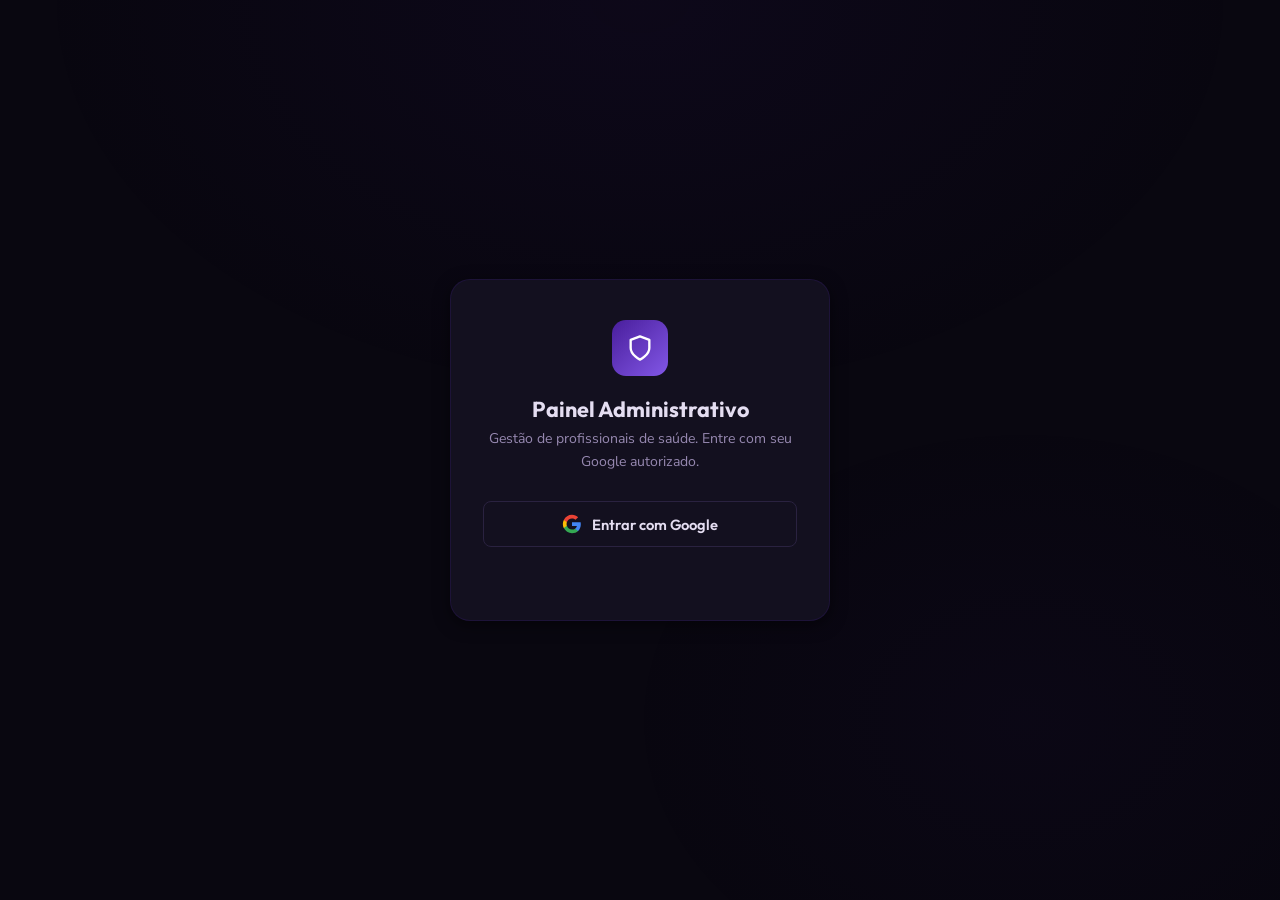
==== commit 0a006c22: "Update admin.html" ====
--- a/admin.html
+++ b/admin.html
@@ -251,8 +251,8 @@
             <span class="toggle-slider"></span>
           </span>
           <span class="toggle-text">
-            <span class="toggle-title">Temporariamente indisponível para agendamento</span>
-            <span class="toggle-desc">Quando ativo, o profissional aparece com destaque vermelho no site público.</span>
+            <span class="toggle-title">Temporariamente indisponível</span>
+            <span class="toggle-desc">O profissional será exibido em destaque vermelho no site público, informando que ele não está disponível no momento.</span>
           </span>
         </label>
       </div>
--- a/css/admin.css
+++ b/css/admin.css
@@ -411,6 +411,11 @@
   min-height: 28px;
 }
 
+.tags-list-edit:empty {
+  min-height: 0;
+  margin-bottom: 0;
+}
+
 .tag-edit-item {
   display: inline-flex;
   align-items: center;
